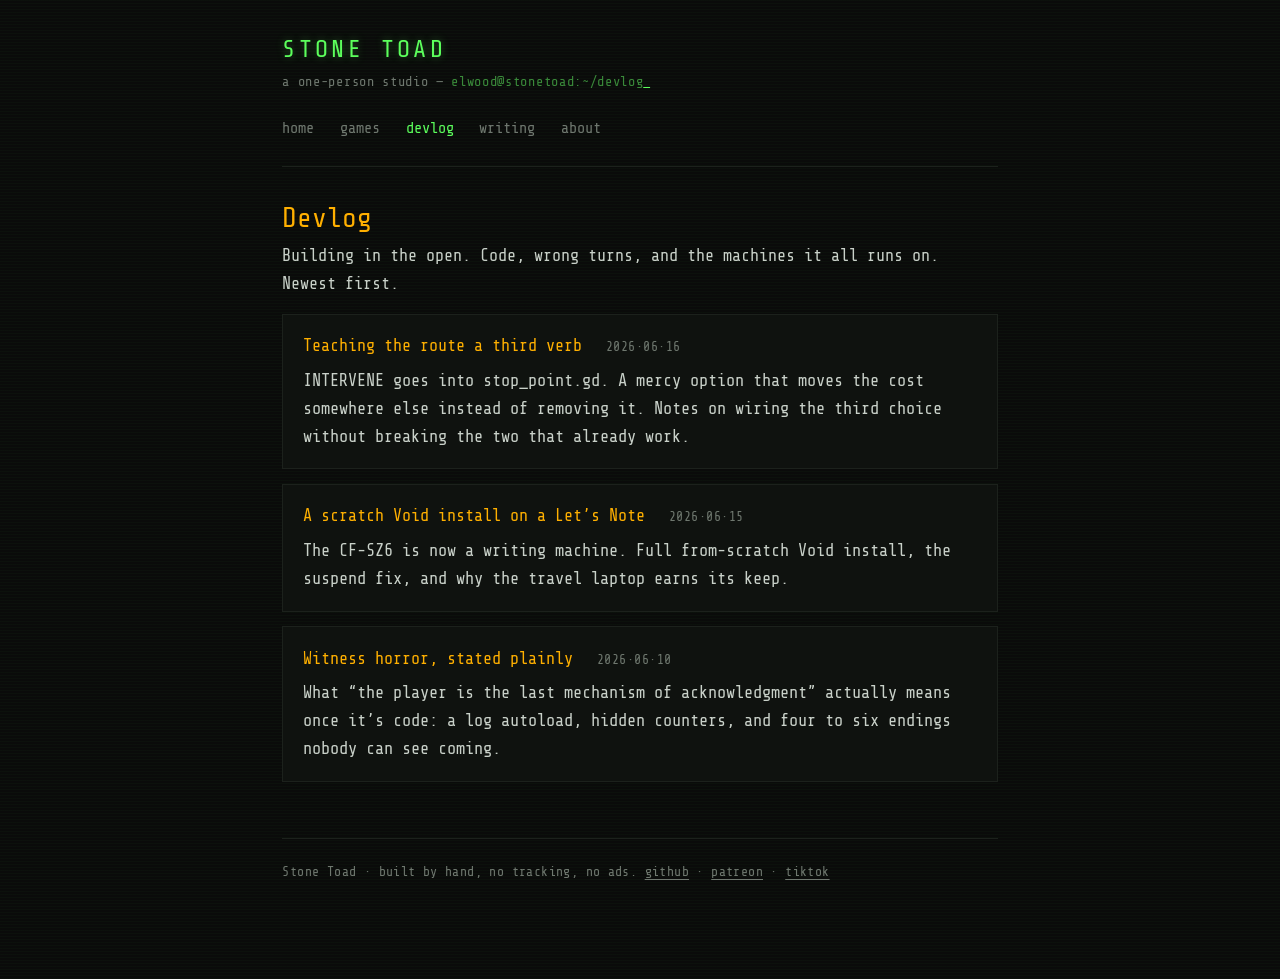
==== devlog/index.html @ 4b3a44cc "Stone Toad site first build" ====
<!DOCTYPE html>
<html lang="en">
<head>
<meta charset="utf-8">
<meta name="viewport" content="width=device-width, initial-scale=1">
<title>Devlog &mdash; Stone Toad</title>
<meta name="description" content="Notes from building Stone Toad's games in the open.">
<link rel="preconnect" href="https://fonts.googleapis.com">
<link rel="preconnect" href="https://fonts.gstatic.com" crossorigin>
<link href="https://fonts.googleapis.com/css2?family=Share+Tech+Mono&display=swap" rel="stylesheet">
<link rel="stylesheet" href="../style.css">
</head>
<body>
<div class="wrap">

  <header class="mast">
    <h1 class="logo"><a href="../index.html">Stone Toad</a></h1>
    <p class="tag">a one-person studio &mdash; <span class="prompt">elwood@stonetoad:~/devlog</span></p>
    <nav class="bar" aria-label="Primary">
      <a href="../index.html">home</a>
      <a href="../games/index.html">games</a>
      <a href="index.html" aria-current="page">devlog</a>
      <a href="../writing/index.html">writing</a>
      <a href="../about.html">about</a>
    </nav>
  </header>

  <main>
    <h1>Devlog</h1>
    <p class="lead">Building in the open. Code, wrong turns, and the machines it all
    runs on. Newest first.</p>

    <!-- To add a post: copy one .row block, change the title/date/blurb,
         and (optionally) link it to its own page in this folder. -->

    <a class="row" href="#">
      <span class="row-title">Teaching the route a third verb</span>
      <span class="row-meta"> &nbsp; 2026&middot;06&middot;16</span>
      <p class="row-desc">INTERVENE goes into stop_point.gd. A mercy option that
      moves the cost somewhere else instead of removing it. Notes on wiring the third
      choice without breaking the two that already work.</p>
    </a>

    <a class="row" href="#">
      <span class="row-title">A scratch Void install on a Let&rsquo;s Note</span>
      <span class="row-meta"> &nbsp; 2026&middot;06&middot;15</span>
      <p class="row-desc">The CF-SZ6 is now a writing machine. Full from-scratch Void
      install, the suspend fix, and why the travel laptop earns its keep.</p>
    </a>

    <a class="row" href="#">
      <span class="row-title">Witness horror, stated plainly</span>
      <span class="row-meta"> &nbsp; 2026&middot;06&middot;10</span>
      <p class="row-desc">What &ldquo;the player is the last mechanism of acknowledgment&rdquo;
      actually means once it&rsquo;s code: a log autoload, hidden counters, and four to
      six endings nobody can see coming.</p>
    </a>
  </main>

  <footer class="foot">
    <p>Stone Toad &middot; built by hand, no tracking, no ads.
    <a href="https://github.com/elwoodradley" rel="noopener">github</a> &middot;
    <a href="#">patreon</a> &middot;
    <a href="#">tiktok</a></p>
  </footer>

</div>
</body>
</html>
---- style.css ----
/* Stone Toad — hand-built site
   Phosphor terminal aesthetic. No build step. Edit and reupload.
   ------------------------------------------------------------ */

:root {
  --bg:        #0a0b0a;   /* near-black, faint green cast */
  --bg-panel:  #0f120f;
  --amber:     #ffb000;   /* Garbage Route headlight amber */
  --amber-dim: #b87a00;
  --green:     #5cff5c;   /* Stone Toad fastfetch green */
  --green-dim: #3a8a3a;
  --text:      #c9d1c9;   /* dim phosphor white */
  --text-mute: #6f786f;
  --rule:      #1c211c;
  --max:       760px;
}

* { box-sizing: border-box; }

html { -webkit-text-size-adjust: 100%; }

body {
  margin: 0;
  background: var(--bg);
  color: var(--text);
  font-family: "Share Tech Mono", ui-monospace, "JetBrains Mono",
               "DejaVu Sans Mono", Menlo, Consolas, monospace;
  font-size: 17px;
  line-height: 1.65;
  /* faint scanline texture — atmosphere over illustration */
  background-image: repeating-linear-gradient(
    to bottom,
    rgba(92,255,92,0.025) 0px,
    rgba(92,255,92,0.025) 1px,
    transparent 1px,
    transparent 3px
  );
}

.wrap {
  max-width: var(--max);
  margin: 0 auto;
  padding: 0 1.4rem 5rem;
}

/* ---- masthead ---- */

header.mast {
  border-bottom: 1px solid var(--rule);
  padding: 2.2rem 0 1.4rem;
  margin-bottom: 2.2rem;
}

.logo {
  font-size: 1.5rem;
  letter-spacing: 0.14em;
  color: var(--green);
  text-transform: uppercase;
  margin: 0;
  text-shadow: 0 0 8px rgba(92,255,92,0.35);
}

.logo a { color: inherit; text-decoration: none; }

.tag {
  color: var(--text-mute);
  font-size: 0.85rem;
  letter-spacing: 0.05em;
  margin: 0.35rem 0 0;
}

/* prompt line under logo */
.prompt { color: var(--green-dim); }
.prompt::after {
  content: "_";
  animation: blink 1.1s step-end infinite;
  color: var(--green);
}
@keyframes blink { 50% { opacity: 0; } }

/* ---- nav ---- */

nav.bar {
  display: flex;
  flex-wrap: wrap;
  gap: 0.2rem 1.6rem;
  margin-top: 1.3rem;
  font-size: 0.95rem;
}
nav.bar a {
  color: var(--text-mute);
  text-decoration: none;
  padding: 0.1rem 0;
  border-bottom: 1px solid transparent;
}
nav.bar a:hover,
nav.bar a:focus { color: var(--amber); border-bottom-color: var(--amber); }
nav.bar a[aria-current="page"] { color: var(--green); }

/* ---- headings & text ---- */

h1, h2, h3 { color: var(--amber); font-weight: normal; line-height: 1.25; }
h1 { font-size: 1.7rem; margin: 0 0 0.4rem; }
h2 {
  font-size: 1.15rem;
  margin: 2.6rem 0 0.8rem;
  letter-spacing: 0.04em;
}
h2::before { content: "// "; color: var(--amber-dim); }
h3 { font-size: 1rem; color: var(--green); margin: 1.8rem 0 0.4rem; }

a { color: var(--amber); text-decoration: underline; text-underline-offset: 3px; }
a:hover, a:focus { color: var(--green); }

p { margin: 0 0 1rem; }
.lead { color: var(--text); font-size: 1.05rem; }
.mute { color: var(--text-mute); }

hr { border: none; border-top: 1px solid var(--rule); margin: 2.4rem 0; }

/* ---- cards / list rows ---- */

.row {
  display: block;
  border: 1px solid var(--rule);
  background: var(--bg-panel);
  padding: 1.1rem 1.2rem;
  margin: 0 0 0.9rem;
  text-decoration: none;
  color: var(--text);
}
.row:hover, .row:focus {
  border-color: var(--amber-dim);
  color: var(--text);
}
.row .row-title { color: var(--amber); font-size: 1.05rem; }
.row:hover .row-title { color: var(--green); }
.row .row-meta { color: var(--text-mute); font-size: 0.82rem; letter-spacing: 0.04em; }
.row .row-desc { margin: 0.4rem 0 0; }

/* status chips for game showcase */
.chip {
  display: inline-block;
  font-size: 0.72rem;
  letter-spacing: 0.08em;
  text-transform: uppercase;
  padding: 0.12rem 0.5rem;
  border: 1px solid var(--rule);
  color: var(--text-mute);
  margin-left: 0.4rem;
  vertical-align: 0.12em;
}
.chip.dev   { color: var(--amber); border-color: var(--amber-dim); }
.chip.soon  { color: var(--green); border-color: var(--green-dim); }
.chip.shelf { color: var(--text-mute); }

/* ---- the wishlist call-to-action (the funnel) ---- */

.cta {
  display: block;
  border: 1px solid var(--amber-dim);
  background:
    linear-gradient(180deg, rgba(255,176,0,0.06), rgba(255,176,0,0.01));
  padding: 1.4rem 1.4rem;
  margin: 2.6rem 0;
  text-align: center;
  text-decoration: none;
}
.cta:hover, .cta:focus { border-color: var(--amber); }
.cta .cta-k { color: var(--text-mute); font-size: 0.8rem; letter-spacing: 0.1em; text-transform: uppercase; }
.cta .cta-v { color: var(--amber); font-size: 1.25rem; display: block; margin-top: 0.3rem; text-shadow: 0 0 8px rgba(255,176,0,0.3); }
.cta:hover .cta-v { color: var(--green); }

/* ---- writing excerpts ---- */

.excerpt {
  border-left: 2px solid var(--rule);
  padding-left: 1rem;
  color: var(--text);
  white-space: pre-wrap;
}

/* ---- footer ---- */

footer.foot {
  border-top: 1px solid var(--rule);
  margin-top: 3.5rem;
  padding-top: 1.4rem;
  color: var(--text-mute);
  font-size: 0.82rem;
  letter-spacing: 0.03em;
}
footer.foot a { color: var(--text-mute); }
footer.foot a:hover { color: var(--green); }

/* ---- accessibility / motion ---- */

a:focus-visible, .row:focus-visible, .cta:focus-visible {
  outline: 2px solid var(--green);
  outline-offset: 2px;
}

@media (prefers-reduced-motion: reduce) {
  .prompt::after { animation: none; }
}

@media (max-width: 480px) {
  body { font-size: 16px; }
  .logo { font-size: 1.25rem; }
}
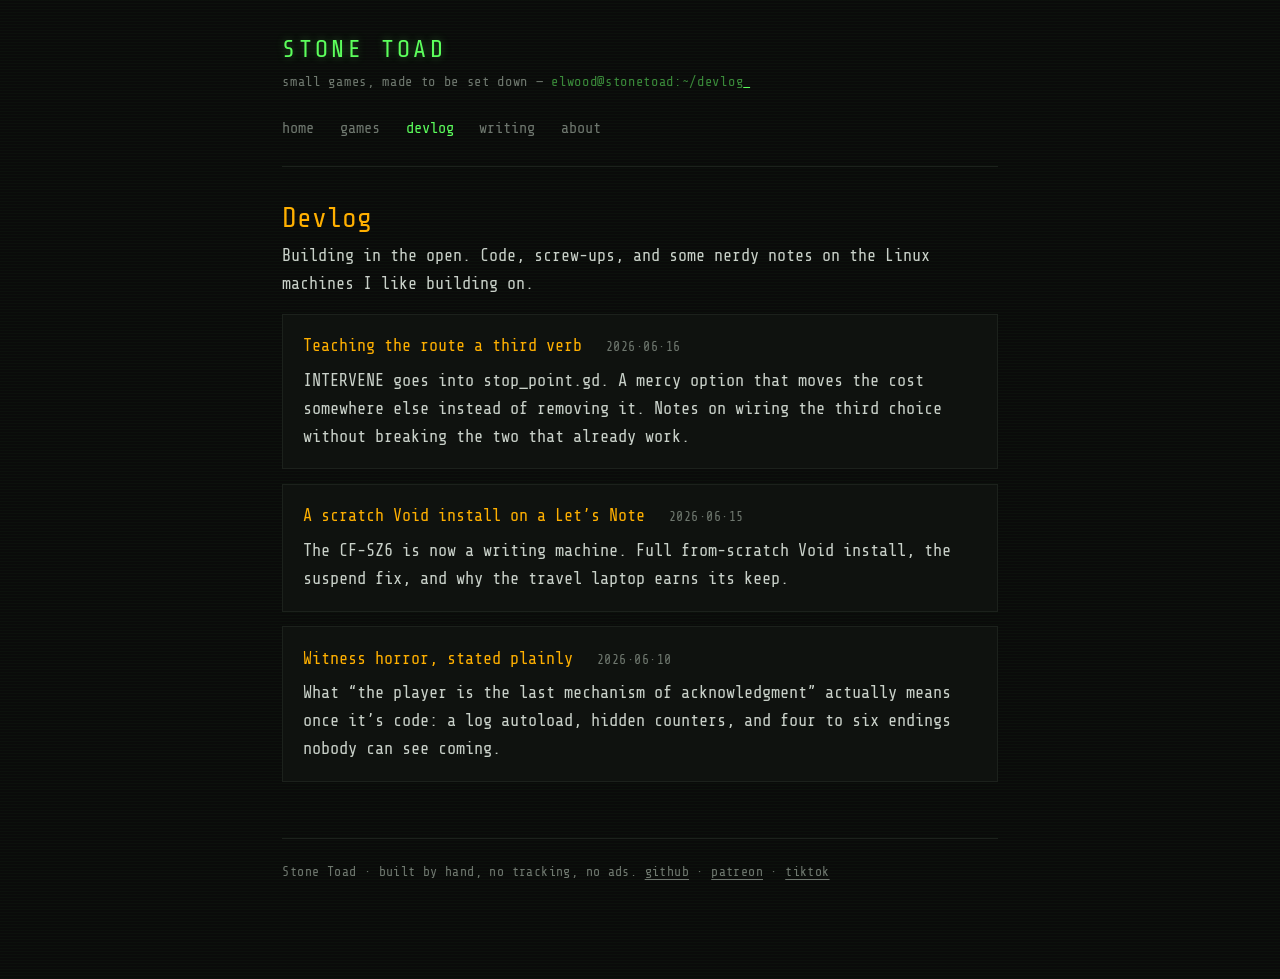
==== commit 67fd1a07: "rewrite site copy in my own voice" ====
--- a/devlog/index.html
+++ b/devlog/index.html
@@ -8,6 +8,15 @@
 <link rel="preconnect" href="https://fonts.googleapis.com">
 <link rel="preconnect" href="https://fonts.gstatic.com" crossorigin>
 <link href="https://fonts.googleapis.com/css2?family=Share+Tech+Mono&display=swap" rel="stylesheet">
+<!-- favicon -->
+<link rel="icon" type="image/svg+xml" href="../favicon.svg">
+<!-- open graph / link previews -->
+<meta property="og:type" content="website">
+<meta property="og:title" content="Devlog — Stone Toad">
+<meta property="og:description" content="Notes from building Stone Toad's games in the open.">
+<meta property="og:image" content="https://elwoodradley.github.io/og.png">
+<meta property="og:url" content="https://elwoodradley.github.io/devlog/">
+<meta name="twitter:card" content="summary_large_image">
 <link rel="stylesheet" href="../style.css">
 </head>
 <body>
@@ -15,7 +24,7 @@
 
   <header class="mast">
     <h1 class="logo"><a href="../index.html">Stone Toad</a></h1>
-    <p class="tag">a one-person studio &mdash; <span class="prompt">elwood@stonetoad:~/devlog</span></p>
+    <p class="tag">small games, made to be set down &mdash; <span class="prompt">elwood@stonetoad:~/devlog</span></p>
     <nav class="bar" aria-label="Primary">
       <a href="../index.html">home</a>
       <a href="../games/index.html">games</a>
@@ -27,8 +36,8 @@
 
   <main>
     <h1>Devlog</h1>
-    <p class="lead">Building in the open. Code, wrong turns, and the machines it all
-    runs on. Newest first.</p>
+    <p class="lead">Building in the open. Code, screw-ups, and some nerdy notes on the
+    Linux machines I like building on.</p>
 
     <!-- To add a post: copy one .row block, change the title/date/blurb,
          and (optionally) link it to its own page in this folder. -->
--- a/style.css
+++ b/style.css
@@ -180,6 +180,57 @@
   white-space: pre-wrap;
 }
 
+/* ---- collapsible poems (details/summary, no JS) ---- */
+
+.poem {
+  border: 1px solid var(--rule);
+  background: var(--bg-panel);
+  margin: 0 0 0.8rem;
+}
+
+/* the clickable title bar */
+.poem > summary {
+  cursor: pointer;
+  list-style: none;            /* hide default triangle (most browsers) */
+  padding: 0.85rem 1.1rem;
+  color: var(--green);
+  font-size: 1.05rem;
+  letter-spacing: 0.03em;
+  user-select: none;
+  display: flex;
+  align-items: center;
+  gap: 0.6rem;
+}
+.poem > summary::-webkit-details-marker { display: none; } /* hide triangle, Safari */
+
+/* our own marker: + when closed, − when open */
+.poem > summary::before {
+  content: "+";
+  color: var(--amber);
+  font-size: 1.1rem;
+  width: 1ch;
+  display: inline-block;
+}
+.poem[open] > summary::before { content: "\2212"; } /* minus sign */
+
+.poem > summary:hover { color: var(--amber); }
+.poem > summary:hover::before { color: var(--green); }
+
+/* the poem body, revealed when open */
+.poem .poem-body {
+  padding: 0 1.1rem 1.2rem 1.6rem;
+  white-space: pre-wrap;
+  color: var(--text);
+  border-top: 1px solid var(--rule);
+  margin-top: 0;
+  padding-top: 1rem;
+}
+
+.poem > summary:focus-visible {
+  outline: 2px solid var(--green);
+  outline-offset: -2px;
+}
+
 /* ---- footer ---- */
 
 footer.foot {
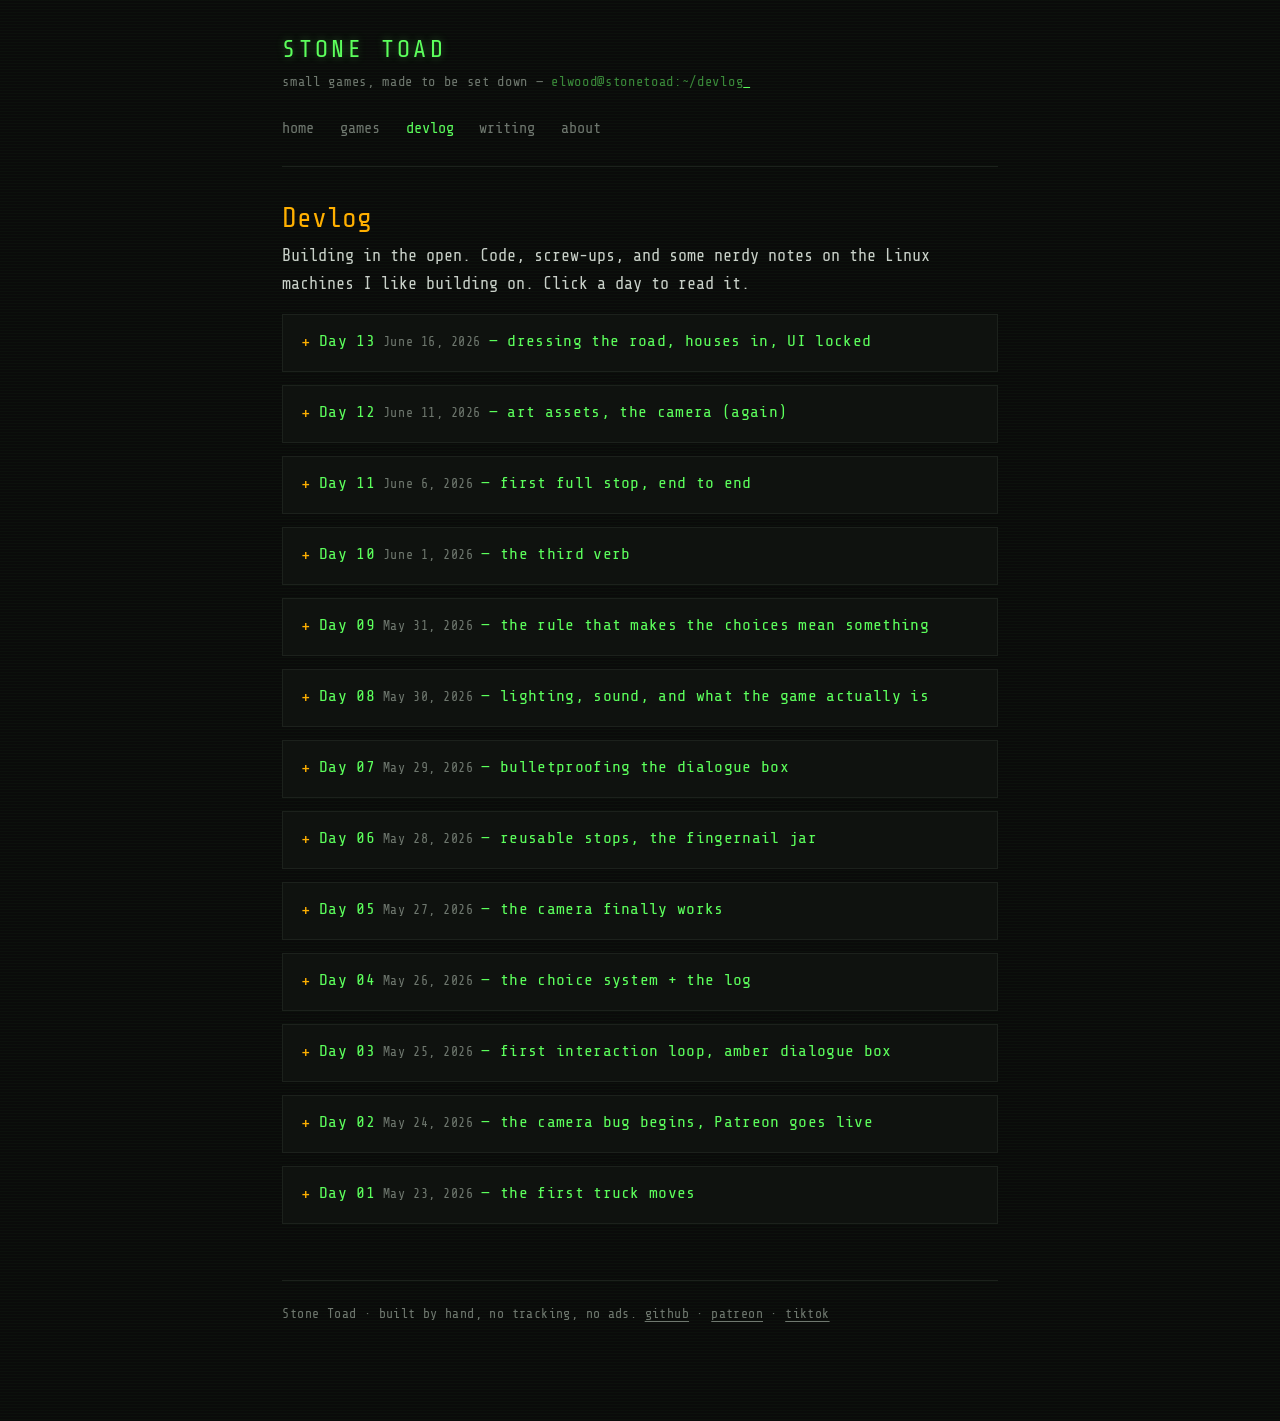
==== commit 5ec4bfe7: "add all devlogs through day 13" ====
--- a/devlog/index.html
+++ b/devlog/index.html
@@ -4,7 +4,7 @@
 <meta charset="utf-8">
 <meta name="viewport" content="width=device-width, initial-scale=1">
 <title>Devlog &mdash; Stone Toad</title>
-<meta name="description" content="Notes from building Stone Toad's games in the open.">
+<meta name="description" content="Building Garbage Route in the open. Code, screw-ups, and notes on the Linux machines I build on.">
 <link rel="preconnect" href="https://fonts.googleapis.com">
 <link rel="preconnect" href="https://fonts.gstatic.com" crossorigin>
 <link href="https://fonts.googleapis.com/css2?family=Share+Tech+Mono&display=swap" rel="stylesheet">
@@ -13,7 +13,7 @@
 <!-- open graph / link previews -->
 <meta property="og:type" content="website">
 <meta property="og:title" content="Devlog — Stone Toad">
-<meta property="og:description" content="Notes from building Stone Toad's games in the open.">
+<meta property="og:description" content="Building Garbage Route in the open. Code, screw-ups, and notes on the Linux machines I build on.">
 <meta property="og:image" content="https://elwoodradley.github.io/og.png">
 <meta property="og:url" content="https://elwoodradley.github.io/devlog/">
 <meta name="twitter:card" content="summary_large_image">
@@ -37,33 +37,409 @@
   <main>
     <h1>Devlog</h1>
     <p class="lead">Building in the open. Code, screw-ups, and some nerdy notes on the
-    Linux machines I like building on.</p>
-
-    <!-- To add a post: copy one .row block, change the title/date/blurb,
-         and (optionally) link it to its own page in this folder. -->
-
-    <a class="row" href="#">
-      <span class="row-title">Teaching the route a third verb</span>
-      <span class="row-meta"> &nbsp; 2026&middot;06&middot;16</span>
-      <p class="row-desc">INTERVENE goes into stop_point.gd. A mercy option that
-      moves the cost somewhere else instead of removing it. Notes on wiring the third
-      choice without breaking the two that already work.</p>
-    </a>
-
-    <a class="row" href="#">
-      <span class="row-title">A scratch Void install on a Let&rsquo;s Note</span>
-      <span class="row-meta"> &nbsp; 2026&middot;06&middot;15</span>
-      <p class="row-desc">The CF-SZ6 is now a writing machine. Full from-scratch Void
-      install, the suspend fix, and why the travel laptop earns its keep.</p>
-    </a>
-
-    <a class="row" href="#">
-      <span class="row-title">Witness horror, stated plainly</span>
-      <span class="row-meta"> &nbsp; 2026&middot;06&middot;10</span>
-      <p class="row-desc">What &ldquo;the player is the last mechanism of acknowledgment&rdquo;
-      actually means once it&rsquo;s code: a log autoload, hidden counters, and four to
-      six endings nobody can see coming.</p>
-    </a>
+    Linux machines I like building on. Click a day to read it.</p>
+
+    <details class="logentry">
+      <summary>Day 13 <span class="log-date">June 16, 2026</span> &mdash; dressing the road, houses in, UI locked</summary>
+      <div class="logentry-body">
+        <h3>what I built</h3>
+        <ul>
+          <li>Tracked down a stray ColorRect that was parented under the Truck and rendering as a bright bar across the scene. It moved with the truck because it was a child of it. Deleted it. The truck's actual visual is the Sprite2D underneath.</li>
+          <li>Sorted the road laning for real: truck drives the right lane (x=0), yellow center line to its left, curb and houses on its right where the stops live, which is the side a garbage truck actually services.</li>
+          <li>Finished dressing the road for all six built stops so the truck drives a continuous route with no gaps.</li>
+          <li>Placed Luiz's house variants along the right side behind the sidewalk, scattered with some irregularity so it doesn't read as a repeating wall.</li>
+          <li>Did a UI pass and called it. Left the portrait and text block where they are, it's in a good spot.</li>
+        </ul>
+        <h3>what I learned</h3>
+        <ul>
+          <li>A node parented to the truck travels with the truck. Obvious in hindsight, but it's why that bar tracked the movement and looked like it belonged to the world when it didn't.</li>
+          <li>"Truck at x=0" doesn't force a symmetric road. You paint more tiles on one side of the line than the other, so x=0 lands in the right lane while the road stays believable around it.</li>
+          <li>Knowing when to stop. The UI was good enough to move on from, and the road only needs to serve the six stops that exist, not the whole eventual route.</li>
+        </ul>
+        <h3>what's next</h3>
+        <ul>
+          <li>Trash bins at the curb as the visual cue for each pickup point (need to confirm the bin sprite first)</li>
+          <li>Headlight/lighting pass over the dressed road</li>
+          <li>Keep building stops past 6</li>
+        </ul>
+        <h3>how it felt</h3>
+        <p>Good kind of session. Most of it was the unglamorous stuff, hunting a leftover node and painting tiles, but the scene finally reads as a place instead of a truck floating on black. The composition works now. That's the payoff for the boring work.</p>
+      </div>
+    </details>
+
+    <details class="logentry">
+      <summary>Day 12 <span class="log-date">June 11, 2026</span> &mdash; art assets, the camera (again)</summary>
+      <div class="logentry-body">
+        <p>Tonight was about getting the art assets in. First, though, the camera broke again — it wasn't following the truck. Dropped a print statement in to see what the camera and the truck were actually doing, and it turned out they'd matched the whole time: truck at zero, camera at zero. So it was never the camera. The sprite had drifted off on its own. Pulled it back, fixed.</p>
+        <p>Then I started painting the road and sidewalk in the editor. The truck's in the right lane, since that's the side a garbage truck actually works, with the sidewalk on the right where the stops will go. Coming along. Headlights next.</p>
+      </div>
+    </details>
+
+    <details class="logentry">
+      <summary>Day 11 <span class="log-date">June 6, 2026</span> &mdash; first full stop, end to end</summary>
+      <div class="logentry-body">
+        <h3>what I built</h3>
+        <p>Finally got one full stop built end to end. The bags stop, Stop 1, and I think it's close to final. The whole loop works now: drive up, the scene pops, investigate through the pages, then the choices come up and you pick one and it shows you what happened. Took a lot of back and forth to get there, but it actually plays now instead of just sitting in a doc. Also did a real pass on the prose for the stops, which is turning into the fun part.</p>
+        <h3>what I learned</h3>
+        <p>Spent most of the last couple days learning GDScript instead of building, and it was worth it. I'm a lot more comfortable writing the code now and actually knowing what things do instead of just pasting and hoping. Learned the difference between a variable and a parameter, what the dot actually means when you reach into another node, why node names and variable names are different things, and how to read an error instead of panicking at it. Fixed a few of my own bugs this session just by reading what the error was telling me, which felt different than before.</p>
+        <h3>what's next</h3>
+        <p>Twelve more stops to build out. The system works, so now it's mostly filling in each stop's writing and giving every one the same pass I gave the bags. Sound, the ending system, and the lighting all come later once the stops are in.</p>
+        <h3>how it felt</h3>
+        <p>Good. Slower than I wanted, but the kind of slow that pays off. Watching a stop I'd only ever read on a page actually run in the dark felt like the first time this thing has been a real game and not just notes. The prose is getting fun to write, which I didn't expect. Feeling more like a developer and less like someone copying a developer.</p>
+      </div>
+    </details>
+
+    <details class="logentry">
+      <summary>Day 10 <span class="log-date">June 1, 2026</span> &mdash; the third verb</summary>
+      <div class="logentry-body">
+        <h3>what I built</h3>
+        <ul>
+          <li>Rebuilding stops with new mechanics. I have a clearer vision now of what to make the game.</li>
+          <li>Added a third verb, stop-specific, that either rewards or hurts the player: a deeper investigation into each stop.</li>
+        </ul>
+        <h3>what I learned</h3>
+        <ul>
+          <li>I was right that the game was missing something. It was missing that third verb option to delve deeper into the stops.</li>
+          <li>This isn't a game someone sinks 10 or even 5 hours into. It's a quick 1-2 hour run that's fun and gets you Steam achievements.</li>
+        </ul>
+        <h3>what's next</h3>
+        <ul>
+          <li>Finish auditing the tells on Stops 3-6</li>
+          <li>Build the consequence systems (headlight dimming is cheapest and most fitting, start there)</li>
+          <li>Need more COMPLETE/leave stops; right now the split is lopsided toward log</li>
+          <li>Playtest on a real person</li>
+        </ul>
+        <h3>how it felt</h3>
+        <p>Felt good. What's in my mind is concrete right now, and I think this will be the fully shipped game idea. I have to remember, this is my first game. It's not going to be a masterpiece and it doesn't need to be.</p>
+      </div>
+    </details>
+
+    <details class="logentry">
+      <summary>Day 09 <span class="log-date">May 31, 2026</span> &mdash; the rule that makes the choices mean something</summary>
+      <div class="logentry-body">
+        <h3>what I built</h3>
+        <ul>
+          <li>Finished the complete testable slice last session (6 stops, drive → investigate → log/leave → clock-out ending). This session was mostly design and writing.</li>
+          <li>Locked the core rule that decides whether log or leave is correct at each stop</li>
+          <li>Re-audited Stops 1 and 2 so the rule is actually readable in the text</li>
+          <li>Added the truck sprite (placeholder) and recorded a sneak-peek clip with sound</li>
+          <li>Wrote the Steam store blurb</li>
+        </ul>
+        <h3>the rule (finally)</h3>
+        <p>The thing I'd been circling for a while: the choices needed a logic the player could actually learn, or it's just a coin flip with a death screen. Got it.</p>
+        <p>Every stop is either COMPLETE or UNFINISHED.</p>
+        <ul>
+          <li>Complete: it's at peace, nothing missing, it wants nothing. Leave it. Logging it disturbs a stable thing.</li>
+          <li>Unfinished: it's still reaching for something. Log it to freeze it where it is. Leave it and it goes and completes itself, and the cost lands on someone.</li>
+        </ul>
+        <p>The skill is reading which one you're looking at. The tell is in the text, stated as flatly as everything else, so a careful reader catches it and a careless one doesn't. Solvable, but you'll get a couple wrong, which is the point.</p>
+        <h3>consequences</h3>
+        <p>Mostly you don't die. Wrong calls degrade the night instead: headlights shrink, the route stops making sense, things you mishandled come back changed. A few stops can kill you outright, kept rare so it stays tense. Your ending depends on what kind of driver you turned out to be.</p>
+        <h3>what I learned</h3>
+        <ul>
+          <li>The "what's the point of the game" question wasn't a motivation problem, it was a design hole. Couldn't pitch it because the choices didn't mean anything yet. Fixed the rule, the pitch wrote itself.</li>
+          <li>Free 3D asset packs (.blend files) are useless for a 2D game; need pre-rendered PNGs</li>
+          <li>Capturing game audio on bare ALSA (Void) is a pain; recorded the clip on the Mac instead</li>
+          <li>OBS quality: capture at native monitor res, not OS-downscaled</li>
+        </ul>
+        <h3>what's next</h3>
+        <ul>
+          <li>Finish auditing the tells on Stops 3-6</li>
+          <li>Build the consequence systems (start with headlight dimming)</li>
+          <li>Need more COMPLETE/leave stops</li>
+          <li>Playtest on a real person</li>
+        </ul>
+        <h3>how it felt</h3>
+        <p>Long session, mostly in my head instead of in the engine, but it's the most important the design has come together so far. The game makes sense now in a way it didn't this morning. Easier to build when you know what the thing actually is.</p>
+      </div>
+    </details>
+
+    <details class="logentry">
+      <summary>Day 08 <span class="log-date">May 30, 2026</span> &mdash; lighting, sound, and what the game actually is</summary>
+      <div class="logentry-body">
+        <h3>what I built</h3>
+        <ul>
+          <li>Full darkness/lighting pass: world is near-black via CanvasModulate, with a headlight glow (PointLight2D + custom radial gradient texture) on the truck, offset forward. You only see what the light touches.</li>
+          <li>Ambient sound bed: looping low drone + truck idle (AudioStreamPlayers, OGG for clean loops)</li>
+          <li>Positional per-stop audio: AudioStreamPlayer2D as a child of each stop, swells as the truck approaches</li>
+          <li>Stop 1 (breathing bags): breathing that fades up out of the dark</li>
+          <li>Stop 3 (doorframe): faint pencil scratch, the measuring still happening</li>
+          <li>Stop 4 (the chair): rope creak + buried squelch layered into one texture</li>
+          <li>Stop 5 (the freezer): the hum of an unplugged freezer that runs anyway</li>
+          <li>Future-proofed the dialogue box (taller, handles any text length)</li>
+          <li>Extended the road, repositioned stops to march up the route evenly</li>
+        </ul>
+        <h3>what I learned</h3>
+        <ul>
+          <li>CanvasModulate darkens the whole canvas; PointLight2D + a gradient texture carves visibility back out of it</li>
+          <li>AudioStreamPlayer (non-positional) for the ambient bed; AudioStreamPlayer2D (positional) for sounds tied to a place</li>
+          <li>OGG loops cleaner than MP3 (MP3 padding causes a seam); ffmpeg converts</li>
+          <li>Per-stop sounds need a big dB boost (+15 to +20) to cut through the ambient bed</li>
+          <li>You can layer two AudioStreamPlayer2Ds into one custom texture (the chair's creak + squelch)</li>
+          <li>The truest sound isn't always the most dramatic one; the freezer's mundane hum works only because the text says it's unplugged</li>
+        </ul>
+        <h3>the direction</h3>
+        <p>This was the session the game stopped being a mood and became a game. It's route-horror, or "witness horror": you drive a night-shift garbage route, and what you log stays real while what you don't fades. Every stop, you investigate and then decide, log it or leave it, and neither is ever the clean right answer. Logging keeps a thing real and binds you to it; leaving erases it and leaves a gap. Those choices feed hidden counters that decide which ending you get. It's not a gore game. It's about attention, and what happens when someone has been paying it to the wrong thing for too long.</p>
+        <h3>what's next</h3>
+        <ul>
+          <li>Stop 6, then wire the four hidden counters + endings (~6-7 stops is the threshold)</li>
+          <li>Chair/freezer already have sound; consider the jar staying deliberately silent</li>
+          <li>Steam page + wishlist once a stop is screenshot-ready</li>
+          <li>Housekeeping: delete unused MP3s from the repo (kept the OGGs)</li>
+        </ul>
+        <h3>how it felt</h3>
+        <p>The biggest single leap yet. Lighting and sound together turned four dark rectangles into a place that feels real in the dark. And the design finally has a spine; I know what the game is now, not just what it looks like. Long session, real momentum.</p>
+      </div>
+    </details>
+
+    <details class="logentry">
+      <summary>Day 07 <span class="log-date">May 29, 2026</span> &mdash; bulletproofing the dialogue box</summary>
+      <div class="logentry-body">
+        <h3>what I built</h3>
+        <ul>
+          <li>Converted the DialogueBox from fixed-position labels to a VBoxContainer; dialogue text now auto-fits and wraps at any length, and the three choices always reflow below it</li>
+          <li>Set autowrap + custom minimum size on the prompt label so wrapping works inside the container</li>
+          <li>Added separation spacing so the prompt and choices have breathing room</li>
+          <li>Repointed all nine get_node() calls in stop_point.gd to the new VBoxContainer path</li>
+          <li>Killed the text-overlap bug for good; any stop, any length, works now</li>
+        </ul>
+        <h3>what I learned</h3>
+        <ul>
+          <li>Containers vs fixed positions: a VBoxContainer stacks children automatically; fixed coordinates can't adapt to variable text</li>
+          <li>Autowrapping labels inside a container need a Custom Minimum Size or they can't resolve their own dimensions (width depends on height depends on width)</li>
+          <li>The scene tree is a filesystem: node paths work like terminal directories, and moving a node deeper changes its path</li>
+          <li>get_node() just fetches the node; the .text/.visible after is what acts on it. A wrong path returns null, and acting on null is what crashes it, same as "no such file" in the shell</li>
+          <li>Layout Mode has to be set to Anchors before the Full Rect preset appears, when the parent is a plain Control</li>
+          <li>Launching Godot from a terminal makes it a child process; closing the terminal kills it (use &amp; disown, or make a desktop launcher)</li>
+        </ul>
+        <h3>what's next</h3>
+        <ul>
+          <li>Build Stop 3, the doorframe (height marks climbing past 9 feet, DELLA, the future date), already written</li>
+          <li>Make a desktop launcher for Godot so it runs independent of the terminal</li>
+          <li>Add Drive-off consequence: stop fades if ignored enough times</li>
+          <li>Scott's depot note before route starts</li>
+        </ul>
+        <h3>how it felt</h3>
+        <p>Short session, single focus, and exactly the kind of unglamorous fix that pays off forever. No new content on screen, but the next eleven stops just got easier to build. Beat by the end of it, but the good kind of tired, where you fixed the thing the right way instead of the fast way.</p>
+      </div>
+    </details>
+
+    <details class="logentry">
+      <summary>Day 06 <span class="log-date">May 28, 2026</span> &mdash; reusable stops, the fingernail jar</summary>
+      <div class="logentry-body">
+        <h3>what I built</h3>
+        <ul>
+          <li>Got the whole project running on the Void Linux ThinkPad from scratch: kitty terminal, Godot, PATH, SSH keys, repo cloned, Vulkan drivers</li>
+          <li>Refactored stops into one reusable scene; dialogue, investigate pages, and log text all moved out of the script and onto each instance via @export</li>
+          <li>Stop content is now fully data-driven; the script holds zero specific words, everything comes from the Inspector</li>
+          <li>Log text pulled out of the script too (was hardcoded as Stop 1), now reads per-instance</li>
+          <li>Added stop_completed flag; stops can no longer be re-triggered and spam the log</li>
+          <li>Built Stop 2, Pruitt St., the fingernail jar. First stop written in the new tone</li>
+          <li>Fixed reading-mode arrow bug; arrows no longer re-show choices while paging investigate text</li>
+          <li>Set up Flameshot for screenshots, kitty as default terminal</li>
+        </ul>
+        <h3>what I learned</h3>
+        <ul>
+          <li>DRY / data-driven design: separate content from logic so you build the system once and reuse it, instead of copy-pasting 13 times</li>
+          <li>@export lifts a variable out of the script into the Inspector; @export_multiline gives a real text box; Array[String] gives a clean typed array editor</li>
+          <li>_input and _process fire on EVERY instance with that script; shared UI nodes need a per-instance "is_active" flag or instances fight over the same keypress</li>
+          <li>Behavior is the truth, not the editor tree: a missing disclosure arrow didn't mean a missing child; the collision worked at runtime</li>
+          <li>Inspector array fields take Enter as "confirm," so line breaks need a literal \n converted to real newlines in code</li>
+          <li>.godot/ belongs in gitignore; it's per-machine editor cache, never commit it</li>
+        </ul>
+        <h3>wins</h3>
+        <ul>
+          <li>Two working stops, each with its own content, sharing one clean script</li>
+          <li>The reusable system is real; Stop 3 onward is just "drop instance, fill text"</li>
+          <li>The fingernail jar is the first time the writing hit the exact register I'm chasing</li>
+          <li>Found and killed a shared-state input bug that would've poisoned every stop; only surfaced because I built a second instance</li>
+          <li>Full Linux dev environment standing on its own now</li>
+        </ul>
+        <h3>what's next</h3>
+        <ul>
+          <li>Convert DialogueBox to a VBoxContainer so text auto-fits and choices reflow at any length</li>
+          <li>Build Stop 3, keep pushing the tone</li>
+          <li>Add Drive-off consequence: stop fades if ignored enough times</li>
+          <li>Scott's depot note before route starts</li>
+        </ul>
+        <h3>how it felt</h3>
+        <p>A grind, but the good kind. Spent most of the night on setup and a refactor that doesn't show on screen, but that invisible work is exactly what lets the next twelve stops go fast. The jar was the payoff. When I drove up and read it back in-game, it landed exactly the way I wanted. That's the whole game in one stop.</p>
+      </div>
+    </details>
+
+    <details class="logentry">
+      <summary>Day 05 <span class="log-date">May 27, 2026</span> &mdash; the camera finally works</summary>
+      <div class="logentry-body">
+        <h3>what I built</h3>
+        <ul>
+          <li>In-game clock: starts at 23:00 and ticks forward in real time as you drive</li>
+          <li>Night counter displayed in top-left alongside the clock</li>
+          <li>Camera node finally working: attached to GameWorld, follows truck via _physics_process</li>
+          <li>Stop 1 complete: full paging system, all three choices functional</li>
+          <li>Investigate branch shows the full note across 5 pages, press E to advance</li>
+          <li>Road length adjusted so movement feels correct</li>
+          <li>Visible collision shapes debug helped identify positioning issues</li>
+        </ul>
+        <h3>what I learned</h3>
+        <ul>
+          <li>Context matters for movement: without landmarks a moving object looks stationary</li>
+          <li>Camera2D works correctly on Mac; it was always a Linux display issue</li>
+          <li>lerp for smooth camera following</li>
+          <li>%02d:%02d string formatting for displaying time with leading zeros</li>
+          <li>Area2D CollisionShape2D position is relative to its parent node</li>
+          <li>Keeping collision shapes away from the player spawn point</li>
+        </ul>
+        <h3>wins</h3>
+        <ul>
+          <li>Camera works</li>
+          <li>Full first stop working end to end: drive up, read, choose, consequence</li>
+          <li>The note pages through cleanly</li>
+          <li>Game is starting to feel like something real</li>
+          <li>Night counter and clock give the UI life</li>
+        </ul>
+        <h3>what's next</h3>
+        <ul>
+          <li>Build Stop 2, Pruitt St.</li>
+          <li>Make stops reusable scenes instead of duplicated scripts</li>
+          <li>Add Drive-off consequence: stop fades if ignored enough times</li>
+          <li>Scott's depot note before route starts</li>
+        </ul>
+        <h3>how it felt</h3>
+        <p>Frustrating first half, satisfying second half. The camera working after days of fighting it was a genuine relief. The note paging through on screen was cool.</p>
+      </div>
+    </details>
+
+    <details class="logentry">
+      <summary>Day 04 <span class="log-date">May 26, 2026</span> &mdash; the choice system + the log</summary>
+      <div class="logentry-body">
+        <h3>what I built</h3>
+        <ul>
+          <li>Choice system working: Log it, Investigate, Drive off at each stop point</li>
+          <li>Cursor navigates up and down with arrow keys, E to select</li>
+          <li>GameLog autoload/singleton: persistent global script that saves entries across the game</li>
+          <li>Truck log UI: press I to open, shows all logged entries, press I to close</li>
+          <li>Input cooldown variable to prevent cursor flying past options</li>
+          <li>Share Tech Mono font applied to all UI elements</li>
+          <li>Blue panel background for truck log (keeping it for now, has character)</li>
+        </ul>
+        <h3>what I learned</h3>
+        <ul>
+          <li>Local vs class variables: var inside a function creates a temporary variable; without var it uses the class-level one. This bit me when the dialogue box wasn't showing.</li>
+          <li>Autoload/Singleton in Godot: scripts that run globally and persist across scenes. Registered in Project Settings → Globals</li>
+          <li>match statement: Godot's switch/case, cleaner than multiple if/elif</li>
+          <li>Input cooldown pattern: a boolean to prevent is_key_pressed from firing every frame</li>
+          <li>_input(event): fires exactly once per keypress, better than _process for toggles</li>
+          <li>Arrays: adding with append(), reading with get_entries()</li>
+          <li>for entry in entries: looping through an array</li>
+        </ul>
+        <h3>wins</h3>
+        <ul>
+          <li>Full game loop working: drive → stop → choose → log → open log → read entries</li>
+          <li>GameLog persists correctly</li>
+          <li>Three videos posted total</li>
+          <li>Patreon live with 6 tiers</li>
+          <li>The game feels real now, not just a tech demo</li>
+        </ul>
+        <h3>what's next</h3>
+        <ul>
+          <li>Make choices do different things: Investigate shows second dialogue, Drive off has consequences</li>
+          <li>Add Pruitt St. stop</li>
+          <li>Add Scott's stop</li>
+          <li>Start making UI look better</li>
+          <li>Second stop point on the route</li>
+        </ul>
+        <h3>how it felt</h3>
+        <p>Best session yet. Things worked. The truck-log moment, pressing I and seeing your logged entry sitting there in amber text, felt like a game. Rough as hell but real.</p>
+      </div>
+    </details>
+
+    <details class="logentry">
+      <summary>Day 03 <span class="log-date">May 25, 2026</span> &mdash; first interaction loop, amber dialogue box</summary>
+      <div class="logentry-body">
+        <h3>what I built</h3>
+        <ul>
+          <li>Rebuilt scene cleanly after yesterday's mess</li>
+          <li>Road and StopPoint added correctly</li>
+          <li>Stop point trigger working: truck stops when it hits the Area2D</li>
+          <li>Dialogue box built with Panel and Label inside a CanvasLayer</li>
+          <li>Amber monospace font (Share Tech Mono) installed and applied to the dialogue box</li>
+          <li>Text reads like a real dispatch log entry</li>
+          <li>Press E to dismiss the box and continue driving</li>
+          <li>Set up Godot on the Mac Mini and my old T480s, with SSH keys</li>
+          <li>Posted a TikTok video</li>
+        </ul>
+        <h3>what I learned</h3>
+        <ul>
+          <li>Local vs class variables: putting var inside a function creates a temporary variable that disappears; leaving out var uses the class-level one. This caused the dialogue box not to appear.</li>
+          <li>get_tree().get_root().get_node(): how scripts reference nodes elsewhere in the scene</li>
+          <li>body.can_move = false: how two scripts talk to each other</li>
+          <li>CanvasLayer keeps UI fixed on screen regardless of where the truck is</li>
+          <li>How to import custom fonts into Godot</li>
+        </ul>
+        <h3>wins</h3>
+        <p>First complete interaction loop working; it actually feels like a video game now. The dialogue box looks atmospheric with the amber terminal font. Troubleshot multiple issues and got them corrected. I'm actually learning this stuff and really enjoying it.</p>
+        <h3>what's next</h3>
+        <ul>
+          <li>Style the dialogue box border</li>
+          <li>Add multiple stop points with different dialogue</li>
+          <li>Start building the truck log system</li>
+          <li>Figure out the camera bug eventually</li>
+          <li>Record more content</li>
+        </ul>
+        <h3>how it felt</h3>
+        <p>Felt awesome. I feel like I can actually do this. The dialogue box moment was great.</p>
+      </div>
+    </details>
+
+    <details class="logentry">
+      <summary>Day 02 <span class="log-date">May 24, 2026</span> &mdash; the camera bug begins, Patreon goes live</summary>
+      <div class="logentry-body">
+        <h3>what I worked on</h3>
+        <p>Spent the entire session troubleshooting a Camera2D bug in Godot. Any Camera2D node in the scene, whether parented to the Truck or to GameWorld, completely breaks vertical movement. Left and right work fine but up and down stop working entirely. Still unsolved. Posted to r/godot for help.</p>
+        <p>Rebuilt the scene multiple times trying to isolate the issue. Ended up back at square one with just a working truck on a black background. No road, no stop point.</p>
+        <h3>what I learned</h3>
+        <ul>
+          <li>CharacterBody2D needs move_and_slide in _physics_process, not _process</li>
+          <li>Camera2D can interfere with CharacterBody2D movement in ways that aren't fully understood yet</li>
+          <li>ColorRect is fine as a visual node; it wasn't causing the physics issues</li>
+          <li>How to convert mkv to mp4 with ffmpeg</li>
+          <li>Basic OBS setup on Linux</li>
+        </ul>
+        <h3>wins</h3>
+        <ul>
+          <li>Truck moves in all four directions without camera</li>
+          <li>Posted first TikTok video</li>
+          <li>Set up Patreon</li>
+          <li>Ordered dock, keyboard, and mouse</li>
+        </ul>
+        <h3>what's next</h3>
+        <ul>
+          <li>Fix audio levels in OBS</li>
+          <li>Rebuild road and stop point</li>
+          <li>Get text box appearing when truck hits stop point</li>
+          <li>Figure out the camera bug</li>
+        </ul>
+        <h3>how it felt</h3>
+        <p>Frustrating. Spent more time fighting tools than building the game. But posted the first video anyway, which felt scary and good at the same time.</p>
+        <h3>the bigger picture</h3>
+        <p>Started a Patreon and TikTok today. Nervous about it, but I did it, and posted once on each. I'm hoping this starts something. I want it to make money, sure, but if it takes off in the right way I want to give a lot of it back: random giveaways big enough to let someone take a sabbatical from work or school to pursue game-making or writing for a year. There's so much creative space out there, and enough of us who love these things to pay for them, that it's possible. Might pan out to nothing. In the meantime I'm teaching myself game development, and I believe I'll get a game on Steam. All in, stomping the gas.</p>
+      </div>
+    </details>
+
+    <details class="logentry">
+      <summary>Day 01 <span class="log-date">May 23, 2026</span> &mdash; the first truck moves</summary>
+      <div class="logentry-body">
+        <p>Worked with Godot for the first time. Got my first "truck" created and used GDScript to make it move.</p>
+        <p>Hit some static with the movement once I ran the code and had to troubleshoot, but eventually got it moving up, down, left and right with the WASD keys.</p>
+        <h3>next session</h3>
+        <ul>
+          <li>Dark background so it looks like a night street</li>
+          <li>A road to drive down</li>
+          <li>A stop point the truck reaches</li>
+          <li>A text prompt that appears when you hit the stop</li>
+        </ul>
+      </div>
+    </details>
   </main>
 
   <footer class="foot">
--- a/style.css
+++ b/style.css
@@ -231,6 +231,77 @@
   outline-offset: -2px;
 }
 
+/* ---- devlog entries (same collapsible pattern as poems) ---- */
+
+.logentry {
+  border: 1px solid var(--rule);
+  background: var(--bg-panel);
+  margin: 0 0 0.8rem;
+}
+.logentry > summary {
+  cursor: pointer;
+  list-style: none;
+  padding: 0.85rem 1.1rem;
+  color: var(--green);
+  font-size: 1.02rem;
+  letter-spacing: 0.02em;
+  user-select: none;
+  display: flex;
+  align-items: baseline;
+  gap: 0.5rem;
+  flex-wrap: wrap;
+}
+.logentry > summary::-webkit-details-marker { display: none; }
+.logentry > summary::before {
+  content: "+";
+  color: var(--amber);
+  font-size: 1.1rem;
+  width: 1ch;
+  display: inline-block;
+  align-self: center;
+}
+.logentry[open] > summary::before { content: "\2212"; }
+.logentry > summary:hover { color: var(--amber); }
+.logentry > summary:hover::before { color: var(--green); }
+.logentry > summary:focus-visible { outline: 2px solid var(--green); outline-offset: -2px; }
+
+.log-date {
+  color: var(--text-mute);
+  font-size: 0.82rem;
+  letter-spacing: 0.04em;
+}
+
+.logentry-body {
+  padding: 0.4rem 1.3rem 1.3rem 1.6rem;
+  border-top: 1px solid var(--rule);
+}
+.logentry-body h3 {
+  color: var(--amber);
+  font-size: 0.92rem;
+  letter-spacing: 0.05em;
+  text-transform: lowercase;
+  margin: 1.4rem 0 0.5rem;
+}
+.logentry-body h3::before { content: "// "; color: var(--amber-dim); }
+.logentry-body h3:first-child { margin-top: 0.6rem; }
+.logentry-body p { margin: 0 0 0.8rem; }
+.logentry-body ul {
+  margin: 0 0 0.9rem;
+  padding-left: 1.2rem;
+  list-style: none;
+}
+.logentry-body li {
+  position: relative;
+  margin: 0 0 0.35rem;
+  padding-left: 0.4rem;
+}
+.logentry-body li::before {
+  content: "\203A";          /* › */
+  color: var(--green-dim);
+  position: absolute;
+  left: -0.8rem;
+}
+
 /* ---- footer ---- */
 
 footer.foot {
